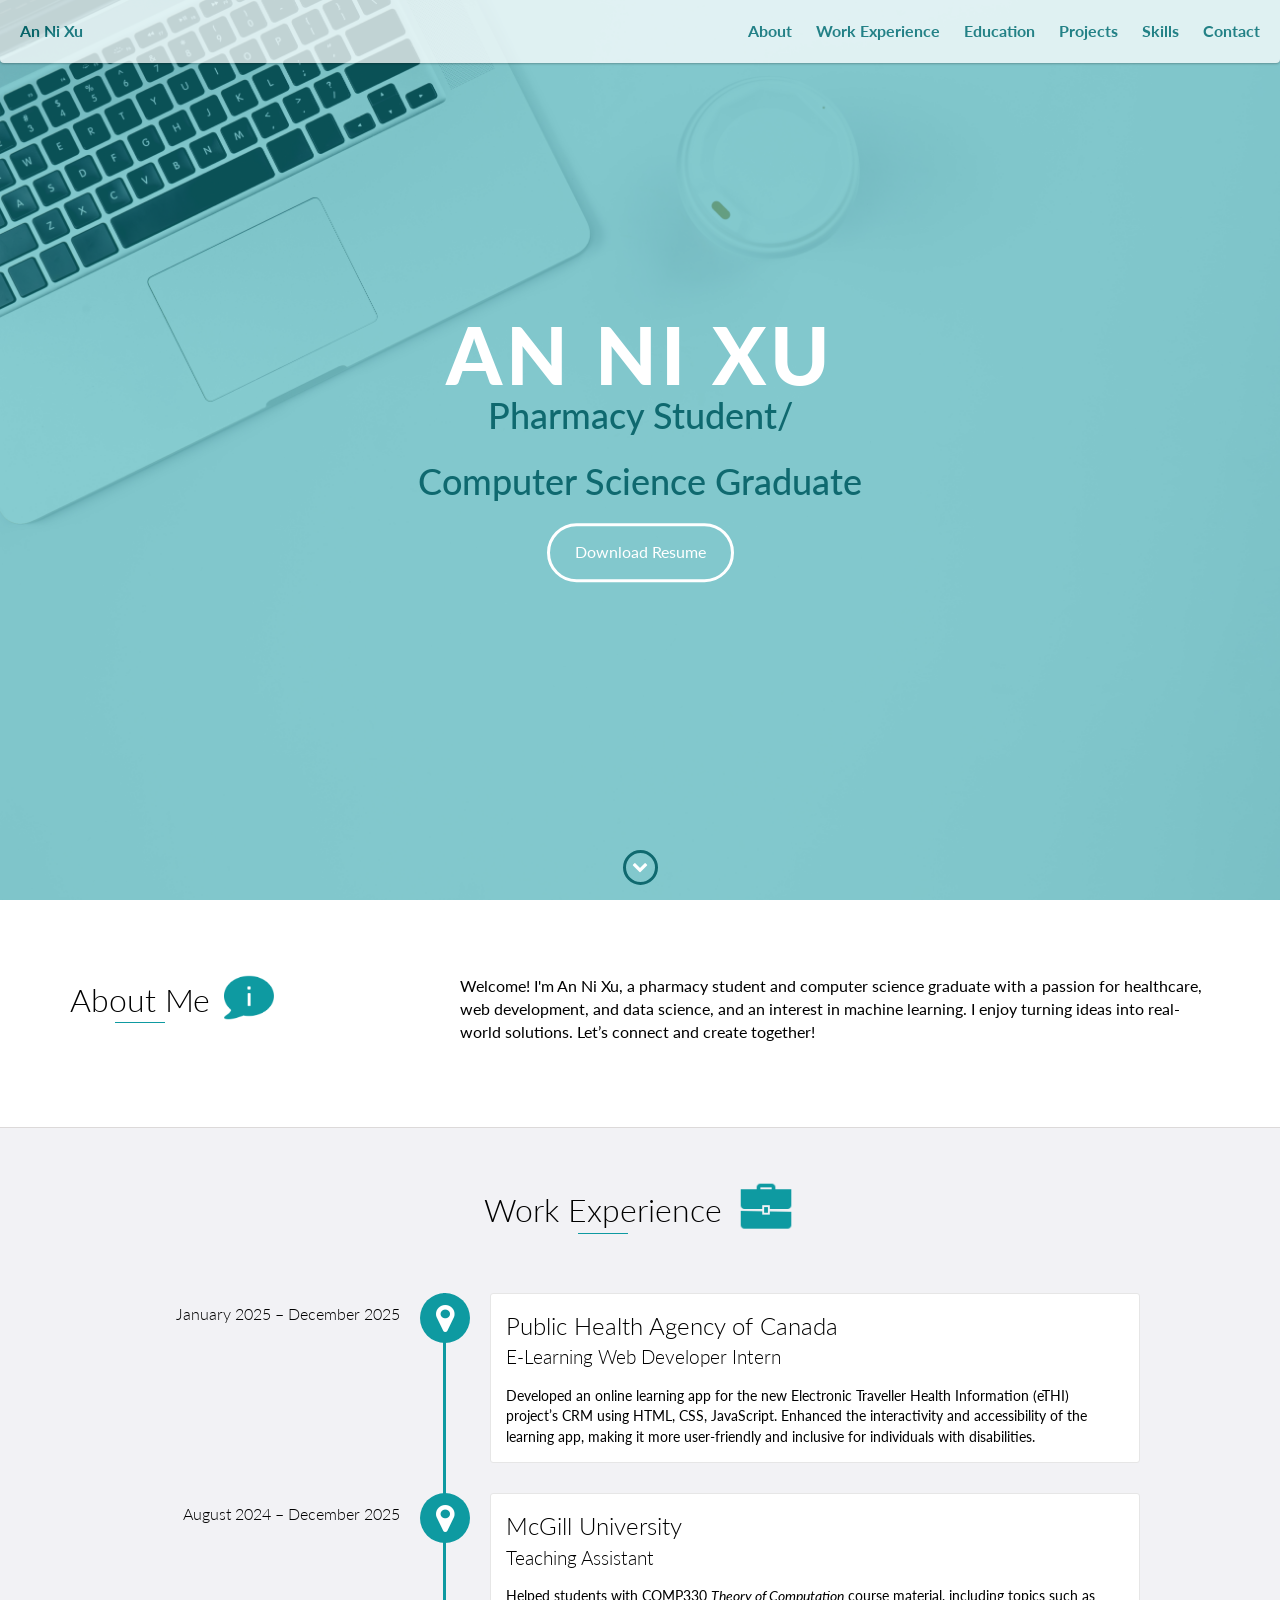
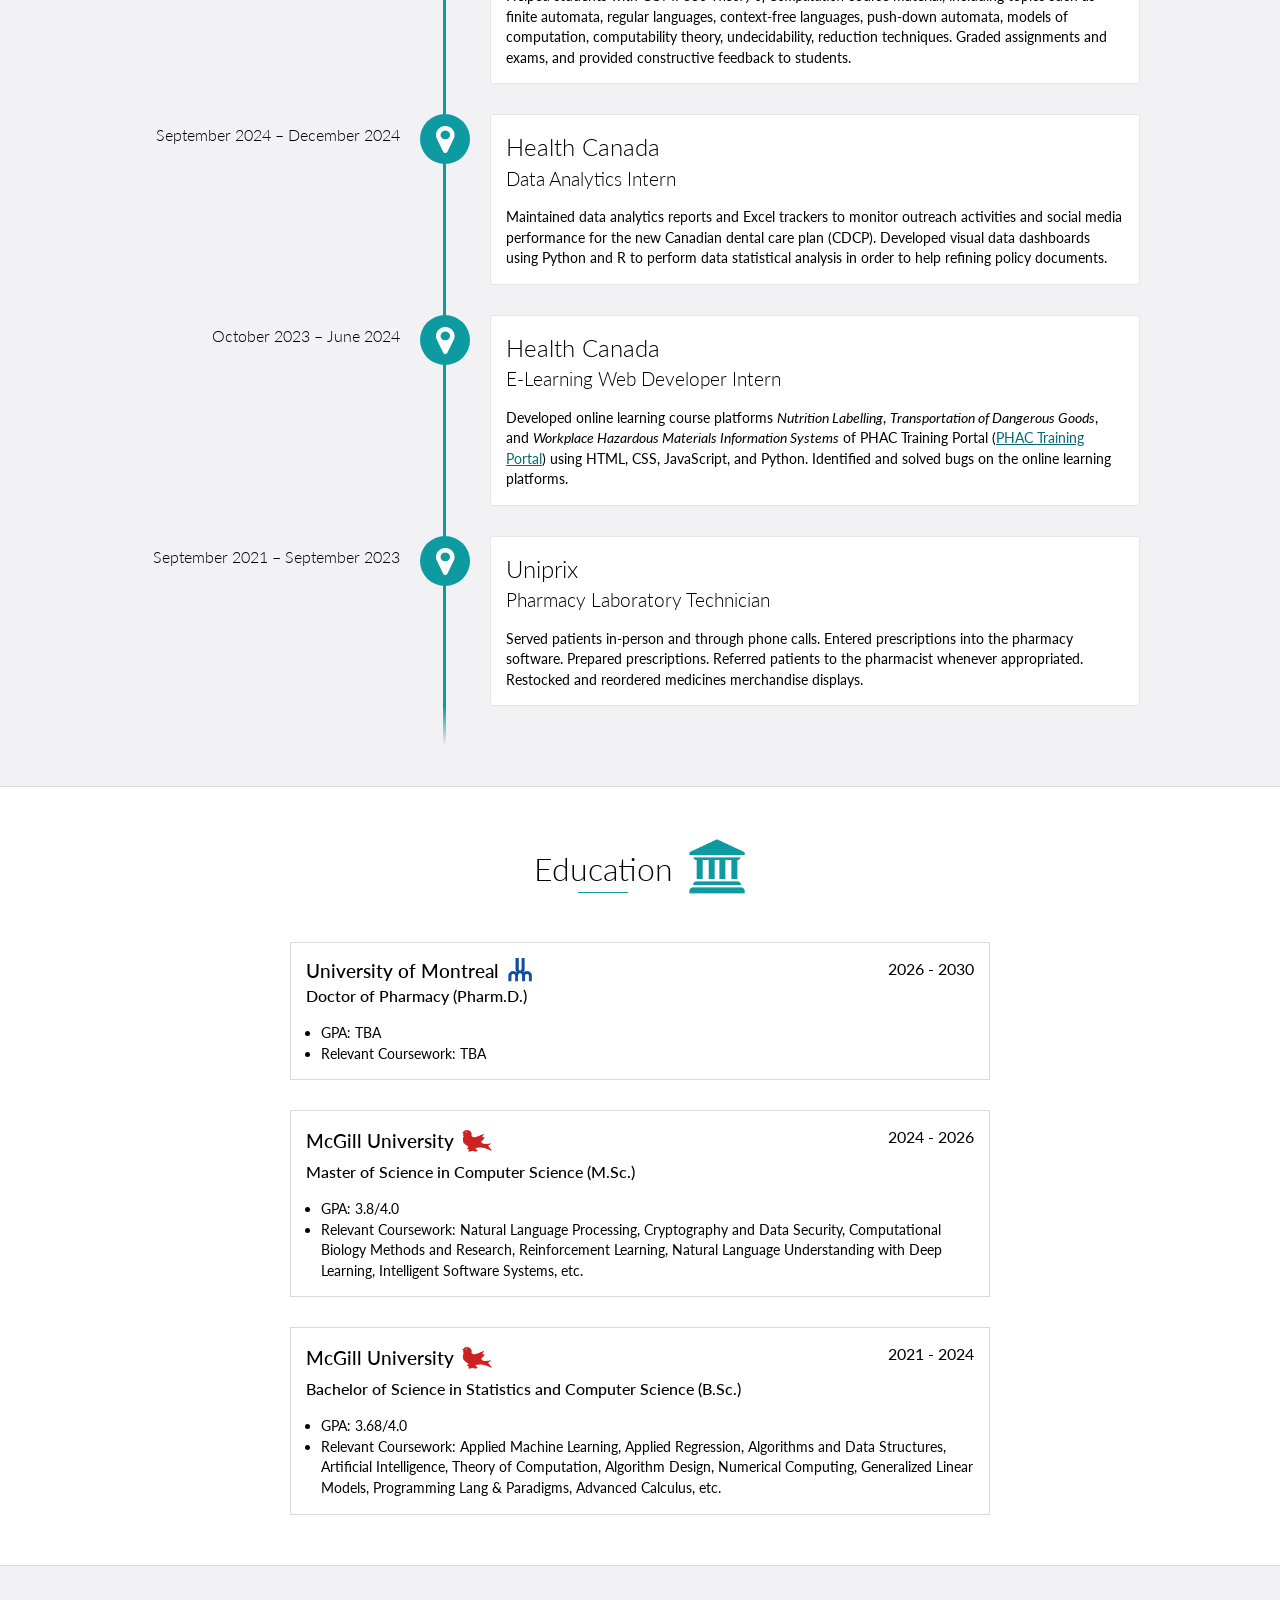
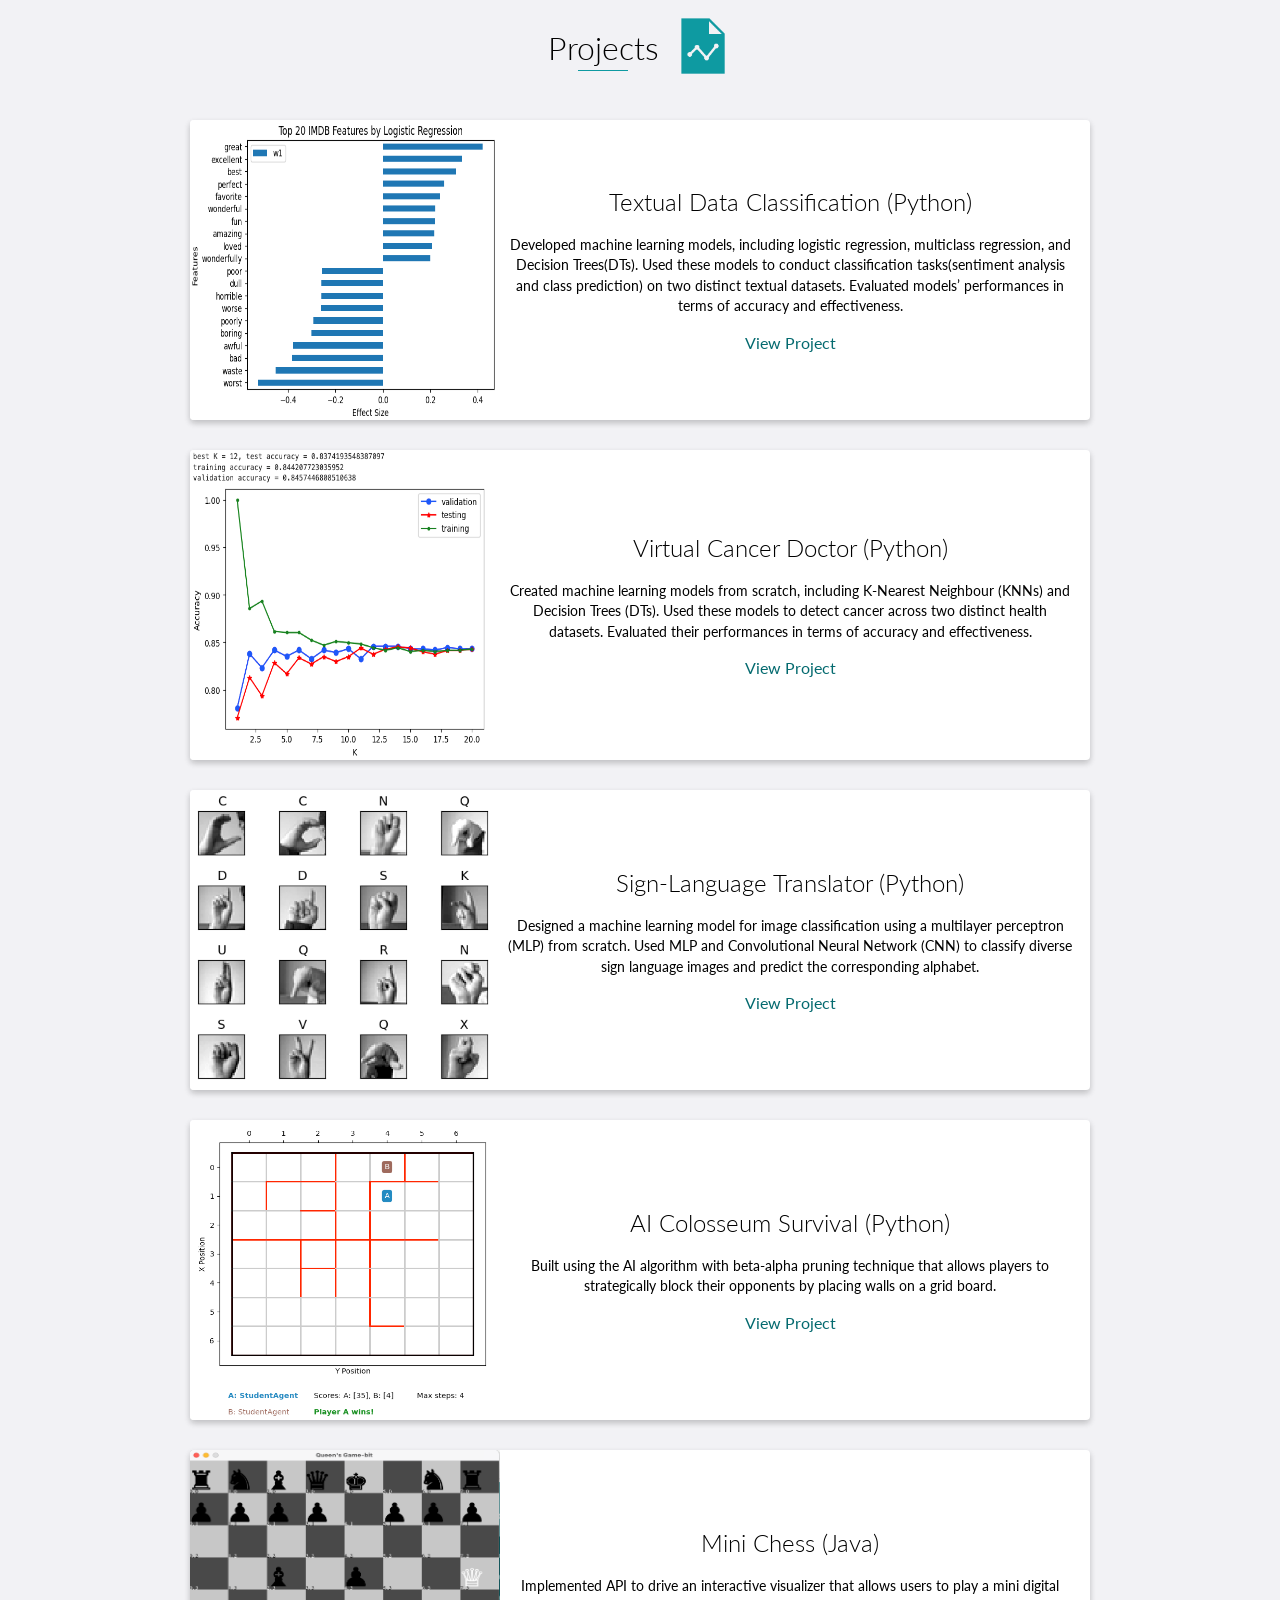
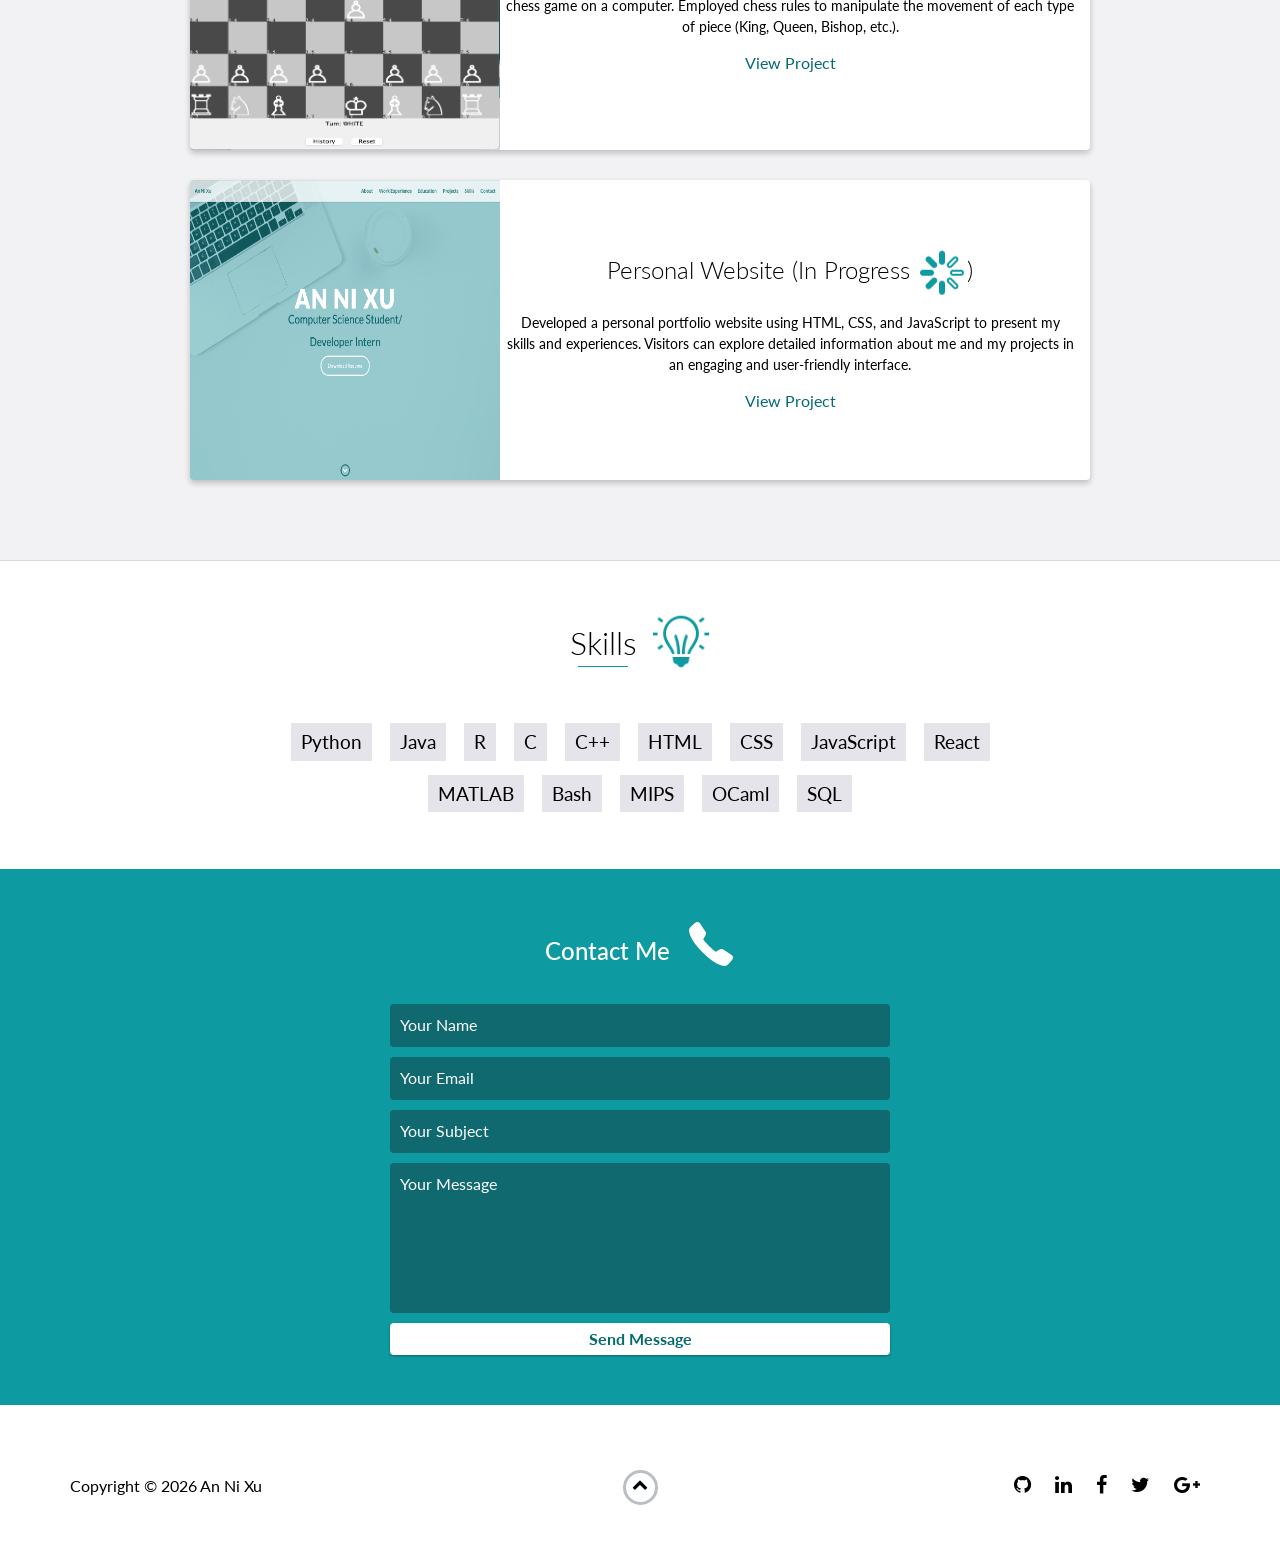
==== index1.html @ 3d3181b0 "index html version 2 added" ====
<!doctype html>
<html class="no-js" lang="en">
  <head>
    <meta charset="utf-8" />
    <meta http-equiv="X-UA-Compatible" content="IE=edge" />
    <meta name="viewport" content="width=device-width, initial-scale=1" />
    <title>An Ni Xu's Portofolio</title>
    <link rel="shortcut icon" href="favicon.ico" type="image/x-icon" />
    <link rel="icon" href="favicon.ico" type="image/x-icon" />
    <link
      href="https://fonts.googleapis.com/css?family=Lato:300,400,700,900"
      rel="stylesheet"
    />
    <link rel="stylesheet" href="libs/font-awesome/css/font-awesome.min.css" />
    <link href="css/bootstrap.min.css" rel="stylesheet" />
    <link href="css/styles.css" rel="stylesheet" />
  </head>

  <body>
    <div id="mobile-menu-open" class="shadow-large">
      <i class="fa fa-bars" aria-hidden="true"></i>
    </div>
    <!-- End #mobile-menu-toggle -->
    <header>
      <div id="mobile-menu-close">
        <span>Close</span> <i class="fa fa-times" aria-hidden="true"></i>
      </div>

      <ul id="menu" class="shadow">
        <li style="float: left; text-align: center">
          <a href="#lead"><strong>An Ni Xu</strong></a>
        </li>
        <li>
          <a href="#about"><strong>About</strong></a>
        </li>
        <li>
          <a href="#experience"><strong>Work Experience</strong></a>
        </li>
        <li>
          <a href="#education"><strong>Education</strong></a>
        </li>
        <li>
          <a href="#projects"><strong>Projects</strong></a>
        </li>
        <li>
          <a href="#skills"><strong>Skills</strong></a>
        </li>
        <li>
          <a href="#contact"><strong>Contact</strong></a>
        </li>
      </ul>
    </header>
    <!-- End header -->

    <div id="lead">
      <div id="lead-content">
        <h1>An Ni Xu</h1>
        <h2>Pharmacy Student/</h2>
        <h2>Computer Science Graduate</h2>
        <a href="./pdfs/cv.pdf" target="_blank" class="btn-rounded-white"
          >Download Resume</a
        >
      </div>
      <!-- End #lead-content -->

      <div id="lead-overlay"></div>

      <div id="lead-down">
        <span>
          <i class="fa fa-chevron-down" aria-hidden="true"></i>
        </span>
      </div>
      <!-- End #lead-down -->
    </div>
    <!-- End #lead -->

    <div id="about">
      <div class="container">
        <div class="row">
          <div class="col-md-4">
            <h2 class="heading">About Me</h2>
            <img
              src="images/about-me-icon.png"
              style="
                margin-left: 10px;
                padding-bottom: 20px;
                width: 50px;
                height: 65px;
              "
              alt="Information icon"
            />
          </div>
          <div class="col-md-8">
            <p>
              Welcome! I'm An Ni Xu, a pharmacy student and computer science
              graduate with a passion for healthcare, web development, and data
              science, and an interest in machine learning. I enjoy turning
              ideas into real-world solutions. Let’s connect and create
              together!
            </p>
          </div>
        </div>
      </div>
    </div>
    <!-- End #about -->

    <div id="experience" class="background-alt">
      <h2 class="heading">Work Experience</h2>
      <img
        src="images/work-icon.png"
        style="
          align-items: center;
          margin-left: 10px;
          padding-bottom: 20px;
          width: 60px;
          height: 80px;
        "
        alt="Work bag icon"
      />

      <div id="experience-timeline">
        <div data-date="January 2025 – December 2025">
          <h3>Public Health Agency of Canada</h3>
          <h4>E-Learning Web Developer Intern</h4>
          <p>
            Developed an online learning app for the new Electronic Traveller
            Health Information (eTHI) project’s CRM using HTML, CSS, JavaScript.
            Enhanced the interactivity and accessibility of the learning app,
            making it more user-friendly and inclusive for individuals with
            disabilities.
          </p>
        </div>

        <div data-date="August 2024 – December 2025">
          <h3>McGill University</h3>
          <h4>Teaching Assistant</h4>
          <p>
            Helped students with COMP330 <em>Theory of Computation</em> course
            material, including topics such as finite automata, regular
            languages, context-free languages, push-down automata, models of
            computation, computability theory, undecidability, reduction
            techniques. Graded assignments and exams, and provided constructive
            feedback to students.
          </p>
        </div>

        <div data-date="September 2024 – December 2024">
          <h3>Health Canada</h3>
          <h4>Data Analytics Intern</h4>
          <p>
            Maintained data analytics reports and Excel trackers to monitor
            outreach activities and social media performance for the new
            Canadian dental care plan (CDCP). Developed visual data dashboards
            using Python and R to perform data statistical analysis in order to
            help refining policy documents.
          </p>
        </div>

        <div data-date="October 2023 – June 2024">
          <h3>Health Canada</h3>
          <h4>E-Learning Web Developer Intern</h4>
          <p>
            Developed online learning course platforms
            <em>Nutrition Labelling</em>,
            <em>Transportation of Dangerous Goods</em>, and
            <em>Workplace Hazardous Materials Information Systems</em> of PHAC
            Training Portal (<a
              href="https://training-formation.phac-aspc.gc.ca/?lang=en"
              target="_blank"
              ><u>PHAC Training Portal</u></a
            >) using HTML, CSS, JavaScript, and Python. Identified and solved
            bugs on the online learning platforms.
          </p>
        </div>

        <div data-date="September 2021 – September 2023">
          <h3>Uniprix</h3>
          <h4>Pharmacy Laboratory Technician</h4>
          <p>
            Served patients in-person and through phone calls. Entered
            prescriptions into the pharmacy software. Prepared prescriptions.
            Referred patients to the pharmacist whenever appropriated. Restocked
            and reordered medicines merchandise displays.
          </p>
        </div>
      </div>
    </div>
    <!-- End #experience -->

    <div id="education">
      <h2 class="heading">Education</h2>
      <img
        src="images/university-icon.png"
        style="
          margin-left: 10px;
          padding-bottom: 20px;
          width: 60px;
          height: 80px;
        "
        alt="University icon"
      />

      <div class="education-block">
        <a href="https://www.umontreal.ca/" target="_blank">
          <h3 class="text-bigger-hover">
            University of Montreal
            <img
              src="images/udem-icon.png"
              style="
                width: 8%;
                height: 8%;
                position: relative;
                transform: translateY(-15%);
              "
              alt="University of Montreal icon, a stylized blue “U” and “M” monogram"
            /></h3
        ></a>
        <span class="education-date">2026 - 2030</span>
        <a
          href="https://pharm.umontreal.ca/etudes/premier-cycle/doctorat-de-premier-cycle-en-pharmacie-pharm-d/"
          target="_blank"
        >
          <h4>Doctor of Pharmacy (Pharm.D.)</h4></a
        >
        <ul>
          <li>GPA: TBA</li>
          <li>Relevant Coursework: TBA</li>
        </ul>
      </div>

      <!-- End .education-block -->
      <div class="education-block">
        <a href="https://www.mcgill.ca" target="_blank">
          <h3 class="text-bigger-hover">
            McGill University
            <img
              src="images/mcgill-icon.png"
              style="width: 3.5rem; height: auto; vertical-align: middle"
              alt="McGill icon, a red martlet"
            /></h3
        ></a>
        <span class="education-date">2024 - 2026</span>
        <a
          href="https://www.mcgill.ca/study/2024-2025/faculties/science/graduate/programs/master-science-msc-computer-science-non-thesis"
          target="_blank"
        >
          <h4>Master of Science in Computer Science (M.Sc.)</h4></a
        >
        <ul>
          <li>GPA: 3.8/4.0</li>
          <li>
            Relevant Coursework: Natural Language Processing, Cryptography and
            Data Security, Computational Biology Methods and Research,
            Reinforcement Learning, Natural Language Understanding with Deep
            Learning, Intelligent Software Systems, etc.
          </li>
        </ul>
      </div>
      <!-- End .education-block -->

      <div class="education-block">
        <a href="https://www.mcgill.ca" target="_blank">
          <h3 class="text-bigger-hover">
            McGill University
            <img
              src="images/mcgill-icon.png"
              style="width: 3.5rem; height: auto; vertical-align: middle"
              alt="McGill icon, a red martlet"
            />
          </h3>
        </a>
        <span class="education-date">2021 - 2024</span>
        <a
          href="https://www.mcgill.ca/mathstat/undergraduate/programs/b-sc/major-statistics-and-computer-science-b-sc"
          target="_blank"
        >
          <h4>
            Bachelor of Science in Statistics and Computer Science (B.Sc.)
          </h4></a
        >
        <ul>
          <li>GPA: 3.68/4.0</li>
          <li>
            Relevant Coursework: Applied Machine Learning, Applied Regression,
            Algorithms and Data Structures, Artificial Intelligence, Theory of
            Computation, Algorithm Design, Numerical Computing, Generalized
            Linear Models, Programming Lang & Paradigms, Advanced Calculus, etc.
          </li>
        </ul>
      </div>
      <!-- End .education-block -->
    </div>
    <!-- End #education -->

    <div id="projects" class="background-alt">
      <h2 class="heading">Projects</h2>
      <img
        src="images/project-icon.png"
        style="
          margin-left: 10px;
          padding-bottom: 20px;
          width: 60px;
          height: 80px;
        "
        alt="Project report icon"
      />
      <div class="container">
        <div class="row">
          <!--
            <div class="project shadow-large">
            <div class="project-image">
              <img src="images/project.jpg" />
            </div>
            
            <div class="project-info">
              <h3>
                Money Saver (In Progress
                <img src="images/in-progress-icon.png" />)
              </h3>
              <p>
                Website that enables users to search for discounted clothing
                items across various retailers such as Uniqlo, Dynamite, and
                Aritzia. Developed using Python's web scraping techniques, the
                platform aggregates sales data from multiple sources, providing
                users with a centralized hub to browse and purchase discounted
                fashion items.
              </p>
              <a href="#">View Project</a>
            </div>
            
          </div>
          
          -->

          <div class="project shadow-large">
            <div class="project-image">
              <img
                src="images/textual-data.jpg"
                style="width: 310px; height: 300px"
                alt="Project image of top 20 IMDB features by logistic regression"
              />
            </div>
            <!-- End .project-image -->
            <div class="project-info">
              <h3>Textual Data Classification (Python)</h3>

              <p>
                Developed machine learning models, including logistic
                regression, multiclass regression, and Decision Trees(DTs). Used
                these models to conduct classification tasks(sentiment analysis
                and class prediction) on two distinct textual datasets.
                Evaluated models’ performances in terms of accuracy and
                effectiveness.
              </p>
              <a
                href="https://github.com/ANX888ii/Textual-Data-Classification"
                target="_blank"
                >View Project</a
              >
            </div>
            <!-- End .project-info -->
          </div>
          <!-- End .project -->

          <div class="project shadow-large">
            <div class="project-image">
              <img
                src="images/cancer-data.jpg"
                style="height: 310px; width: 300px"
                alt="Project image of accuracy chart"
              />
            </div>
            <!-- End .project-image -->
            <div class="project-info">
              <h3>Virtual Cancer Doctor (Python)</h3>
              <p>
                Created machine learning models from scratch, including
                K-Nearest Neighbour (KNNs) and Decision Trees (DTs). Used these
                models to detect cancer across two distinct health datasets.
                Evaluated their performances in terms of accuracy and
                effectiveness.
              </p>
              <a
                href="https://github.com/ANX888ii/Cancer-Data-Classification"
                target="_blank"
                >View Project</a
              >
            </div>
            <!-- End .project-info -->
          </div>
          <!-- End .project -->

          <div class="project shadow-large">
            <div class="project-image">
              <img
                src="images/sign-language.jpg"
                style="width: 310px; height: 300px"
                alt="Project image of sign-language representing different English characters"
              />
            </div>
            <!-- End .project-image -->
            <div class="project-info">
              <h3>Sign-Language Translator (Python)</h3>
              <p>
                Designed a machine learning model for image classification using
                a multilayer perceptron (MLP) from scratch. Used MLP and
                Convolutional Neural Network (CNN) to classify diverse sign
                language images and predict the corresponding alphabet.
              </p>
              <a
                href="https://github.com/ANX888ii/Sign-Language-Image-Data-Classification"
                target="_blank"
                >View Project</a
              >
            </div>
            <!-- End .project-info -->
          </div>
          <!-- End .project -->

          <div class="project shadow-large">
            <div class="project-image">
              <img
                src="images/AI-survival.png"
                style="width: 310px; height: 300px"
                alt="Project image of AI colosseum grid"
              />
            </div>
            <!-- End .project-image -->
            <div class="project-info">
              <h3>AI Colosseum Survival (Python)</h3>
              <p>
                Built using the AI algorithm with beta-alpha pruning technique
                that allows players to strategically block their opponents by
                placing walls on a grid board.
              </p>
              <a
                href="https://github.com/ANX888ii/AI-Colosseum-Survival"
                target="_blank"
                >View Project</a
              >
            </div>
            <!-- End .project-info -->
          </div>
          <!-- End .project -->

          <div class="project shadow-large">
            <div class="project-image">
              <img
                src="images/mini-chess-image.jpg"
                style="width: 310px; height: 300px"
                alt="Project image of mini chess"
              />
            </div>
            <!-- End .project-image -->
            <div class="project-info">
              <h3>Mini Chess (Java)</h3>
              <p>
                Implemented API to drive an interactive visualizer that allows
                users to play a mini digital chess game on a computer. Employed
                chess rules to manipulate the movement of each type of piece
                (King, Queen, Bishop, etc.).
              </p>
              <a href="https://github.com/ANX888ii/Mini-Chess" target="_blank"
                >View Project</a
              >
            </div>
            <!-- End .project-info -->
          </div>
          <!-- End .project -->

          <div class="project shadow-large">
            <div class="project-image">
              <img
                src="images/website.jpg"
                style="width: 310px; height: 300px"
                alt="Project image of personal website"
              />
            </div>
            <!-- End .project-image -->
            <div class="project-info">
              <h3>
                Personal Website (In Progress
                <img
                  src="images/in-progress-icon.png"
                  alt="Loading icon"
                  style="width: 50px; height: 50px"
                />)
              </h3>
              <p>
                Developed a personal portfolio website using HTML, CSS, and
                JavaScript to present my skills and experiences. Visitors can
                explore detailed information about me and my projects in an
                engaging and user-friendly interface.
              </p>
              <a href="https://ANX888ii.github.io" target="_blank"
                >View Project</a
              >
            </div>
            <!-- End .project-info -->
          </div>
          <!-- End .project -->
        </div>
      </div>
    </div>
    <!-- End #projects -->

    <div id="skills">
      <h2 class="heading">Skills</h2>
      <img
        src="images/skills-icon.png"
        style="
          margin-left: 10px;
          padding-bottom: 20px;
          width: 60px;
          height: 80px;
        "
        alt="Light bulb icon"
      />
      <ul>
        <li>Python</li>
        <li>Java</li>
        <li>R</li>
        <li>C</li>
        <li>C++</li>
        <li>HTML</li>
        <li>CSS</li>
        <li>JavaScript</li>
        <li>React</li>
        <li>MATLAB</li>
        <li>Bash</li>
        <li>MIPS</li>
        <li>OCaml</li>
        <li>SQL</li>
      </ul>
    </div>

    <!-- End #skills -->

    <div id="contact">
      <h2>
        Contact Me
        <img
          src="images/contact-me-icon.png"
          style="margin-left: 10px; padding-bottom: 20px"
          alt="Phone icon"
        />
      </h2>

      <div id="contact-form">
        <form method="POST" action="https://formsubmit.co/annixu82@gmail.com">
          <input
            type="hidden"
            name="_subject"
            value="Contact request from personal website"
          />

          <input
            id="name"
            name="name"
            placeholder="Your Name"
            required
            aria-label="Your Name"
          />

          <input
            type="email"
            name="_replyto"
            placeholder="Your Email"
            required
            aria-label="Your Email"
          />
          <input
            name="subject"
            placeholder="Your Subject"
            required
            aria-label="Your Subject"
          />
          <textarea
            name="message"
            placeholder="Your Message"
            required
            aria-label="Your Message"
          ></textarea>
          <button type="submit">Send Message</button>
        </form>
      </div>
      <!-- End #contact-form -->
    </div>
    <!-- End #contact -->

    <footer>
      <div class="container">
        <div class="row">
          <div class="col-sm-5 copyright">
            <p>Copyright &copy; <span id="current-year"></span> An Ni Xu</p>
          </div>
          <div class="col-sm-2 top">
            <span id="to-top">
              <i class="fa fa-chevron-up" aria-hidden="true"></i>
            </span>
          </div>
          <div class="col-sm-5 social">
            <ul>
              <li>
                <a
                  href="https://github.com/"
                  target="_blank"
                  aria-label="Github"
                  ><i class="fa fa-github" aria-hidden="true"></i
                ></a>
              </li>
              <!--
              <li>
                <a
                  href="https://stackoverflow.com/"
                  target="_blank"
                  aria-label="Stackoverflow"
                  ><i class="fa fa-stack-overflow" aria-hidden="true"></i
                ></a>
              </li>-->
              <li>
                <a
                  href="https://www.linkedin.com/in/an-ni-xu-58a1413a2/"
                  target="_blank"
                  aria-label="LinkedIn"
                  ><i class="fa fa-linkedin" aria-hidden="true"></i
                ></a>
              </li>
              <li>
                <a
                  href="https://www.facebook.com/"
                  target="_blank"
                  aria-label="Facebook"
                  ><i class="fa fa-facebook" aria-hidden="true"></i
                ></a>
              </li>
              <li>
                <a
                  href="https://twitter.com/"
                  target="_blank"
                  aria-label="Twitter"
                  ><i class="fa fa-twitter" aria-hidden="true"></i
                ></a>
              </li>
              <li>
                <a
                  href="https://plus.google.com/"
                  target="_blank"
                  aria-label="Google"
                  ><i class="fa fa-google-plus" aria-hidden="true"></i
                ></a>
              </li>
            </ul>
          </div>
        </div>
      </div>
    </footer>
    <!-- End footer -->

    <script src="https://ajax.googleapis.com/ajax/libs/jquery/1.12.4/jquery.min.js"></script>
    <script src="js/scripts.min.js"></script>
  </body>
</html>
---- css/styles.css ----
/*!
    Title: Dev Portfolio Template
    Version: 1.2.2
    Last Change: 03/25/2020
    Author: Ryan Fitzgerald
    Repo: https://github.com/RyanFitzgerald/devportfolio-template
    Issues: https://github.com/RyanFitzgerald/devportfolio-template/issues

    Description: This file contains all the styles associated with the page
    that don't come from third party libraries. This file gets compiled using
    Gulp and send to the /css folder which is then loaded on the page.
*/
body {
  font-family: "Lato", sans-serif;
  font-size: 16px;
}
body.active {
  overflow: hidden;
  z-index: -1;
}
.no-js #experience-timeline > div {
  background: #fff;
  padding: 10px;
  margin-bottom: 10px;
  border: 1px solid #dcd9d9;
}
.no-js #experience-timeline > div h3 {
  font-size: 1.5em;
  font-weight: 300;
  color: #02565c;
  display: inline-block;
  margin: 0;
}
.no-js #experience-timeline > div h4 {
  font-size: 1.2em;
  font-weight: 300;
  color: black;
  margin: 0 0 15px 0;
}
.no-js #experience-timeline > div p {
  color: black;
  font-size: 0.9em;
  margin: 0;
}
.no-js #experience-timeline:before,
.no-js #experience-timeline:after {
  content: none;
}
@keyframes dropHeader {
  0% {
    transform: translateY(-100%);
  }
  100% {
    transform: translateY(0);
  }
}
header {
  position: fixed;
  top: 0;
  left: 0;
  right: 0;
  opacity: 0.75;
  text-align: center;
  z-index: 10;
  animation-name: dropHeader;
  animation-iteration-count: 1;
  animation-timing-function: ease;
  animation-duration: 0.75s;
}
header:hover {
  opacity: 1;
}
header ul {
  display: block;
  background: #fff;
  text-align: right;
  padding: 10px;
  margin: 0;
  border-bottom-right-radius: 4px;
  border-bottom-left-radius: 4px;
}
header li {
  display: inline-block;
}
header a {
  display: block;
  color: #046a6f;
  padding: 10px;
}
header a:hover {
  color: #02565c;
  text-decoration: none;
  background: #eee;
  border-radius: 4px;
}
header a:focus {
  color: #0e9aa1;
  text-decoration: none;
}
header.active {
  display: block;
}
header.sticky {
  position: fixed;
  z-index: 999;
}
#menu.active {
  display: block;
}
#mobile-menu-open {
  display: none;
  cursor: pointer;
  position: fixed;
  right: 15px;
  top: 10px;
  color: #0e9aa1;
  font-size: 1.5em;
  z-index: 20;
  padding: 0 7px;
  border-radius: 4px;
  background: #fff;
}
#mobile-menu-close {
  display: none;
  text-align: right;
  width: 100%;
  background: #fff;
  font-size: 1.5em;
  padding-right: 15px;
  padding-top: 10px;
  cursor: pointer;
  color: #0e9aa1;
}
#mobile-menu-close span {
  font-size: 0.5em;
  text-transform: uppercase;
}
#mobile-menu-close i {
  vertical-align: middle;
}
footer {
  padding: 50px 0;
}
.copyright {
  padding-top: 20px;
}
.copyright p {
  margin: 0;
  color: black;
}
.top {
  text-align: center;
}
.top span {
  cursor: pointer;
  display: block;
  margin: 15px auto 0 auto;
  width: 35px;
  height: 35px;
  border-radius: 50%;
  border: 3px solid #b9bfc4;
  text-align: center;
}
.top i {
  color: black;
}
.social {
  text-align: right;
}
.social ul {
  margin: 5px 0 0 0;
  padding: 0;
}
.social li {
  display: inline-block;
  font-size: 1.25em;
  list-style: none;
}
.social a {
  display: block;
  color: black;
  padding: 10px;
}
.social a:hover {
  color: #0e9aa1;
}
.btn-rounded-white {
  display: inline-block;
  color: #fff;
  padding: 15px 25px;
  border: 3px solid #fff;
  border-radius: 30px;
  transition: 0.5s ease all;
}
.btn-rounded-white:hover {
  color: #0e9aa1;
  background: #fff;
  text-decoration: none;
}
.shadow {
  box-shadow: 0 1px 3px rgba(0, 0, 0, 0.12), 0 1px 2px rgba(0, 0, 0, 0.24);
}
.shadow-large {
  box-shadow: 0 3px 6px rgba(0, 0, 0, 0.08), 0 3px 6px rgba(0, 0, 0, 0.15);
}
.heading {
  position: relative;
  display: inline-block;
  font-size: 2em;
  font-weight: 300;
  margin: 0 0 30px 0;
}
.heading:after {
  position: absolute;
  content: "";
  top: 100%;
  height: 1px;
  width: 50px;
  left: 0;
  right: 0;
  margin: 0 auto;
  background: #0e9aa1;
}
.background-alt {
  background: #f2f2f5;
}
#lead {
  position: relative;
  height: 100vh;
  min-height: 500px;
  max-height: 1080px;
  /*background: url(../images/lead-bg.jpg);*/
  background: url(../images/background-laptop.jpg);
  background-size: cover;
  padding: 15px;
  overflow: hidden;
}
#lead-content {
  position: absolute;
  z-index: 10;
  top: 50%;
  left: 50%;
  transform: translate(-50%, -50%);
  text-align: center;
}
#lead-content h1,
#lead-content h2 {
  margin: 0;
}
#lead-content h1 {
  color: white;
  font-weight: 900;
  font-size: 5em;
  text-transform: uppercase;
  letter-spacing: 0.05em;
  line-height: 0.9em;
}
#lead-content h2 {
  color: #0f696f;
  font-weight: 500;
  font-size: 2.25em;
  margin-bottom: 15px;
}
#lead-overlay {
  position: absolute;
  height: 100%;
  width: 100%;
  top: 0;
  right: 0;
  bottom: 0;
  left: 0;
  background: #0e9aa1;
  opacity: 0.5;
  z-index: 1;
}
#lead-down {
  position: absolute;
  left: 0;
  right: 0;
  width: 100%;
  text-align: center;
  z-index: 10;
  bottom: 15px;
  color: #fff;
}
#lead-down span {
  cursor: pointer;
  display: block;
  margin: 0 auto;
  width: 35px;
  height: 35px;
  border-radius: 50%;
  border: 3px solid #0f696f;
  text-align: center;
}
#lead-down i {
  animation: pulsate 1.5s ease;
  animation-iteration-count: infinite;
  padding-top: 5px;
}
@keyframes pulsate {
  0% {
    transform: scale(1, 1);
  }
  50% {
    transform: scale(1.2, 1.2);
  }
  100% {
    transform: scale(1, 1);
  }
}
#about {
  padding: 75px 15px;
  border-bottom: 1px solid #dcd9d9;
}
#about h2 {
  color: black;
}
#about p {
  color: black;
  margin: 0;
}
#experience {
  padding: 50px 15px;
  text-align: center;
  border-bottom: 1px solid #dcd9d9;
}
#experience h2 {
  color: black;
}
#experience-timeline {
  margin: 30px auto 0 auto;
  position: relative;
  max-width: 1000px;
}
#experience-timeline:before {
  position: absolute;
  content: "";
  top: 0;
  bottom: 0;
  left: 303px;
  right: auto;
  height: 100%;
  width: 3px;
  background: #0e9aa1;
  z-index: 0;
}
#experience-timeline:after {
  position: absolute;
  content: "";
  width: 3px;
  height: 40px;
  background: #0e9aa1;
  background: linear-gradient(to bottom, #0e9aa1, rgba(52, 152, 219, 0));
  top: 100%;
  left: 303px;
}
.vtimeline-content {
  margin-left: 350px;
  background: #fff;
  border: 1px solid #e6e6e6;
  padding: 15px;
  border-radius: 3px;
  text-align: left;
}
.vtimeline-content h3 {
  font-size: 1.5em;
  font-weight: 300;
  color: black;
  display: inline-block;
  margin: 0;
}
.vtimeline-content h4 {
  font-size: 1.2em;
  font-weight: 300;
  color: black;
  margin: 0 0 15px 0;
}
.vtimeline-content p {
  color: black;
  font-size: 0.9em;
  margin: 0;
}
.vtimeline-point {
  position: relative;
  display: block;
  vertical-align: top;
  margin-bottom: 30px;
}
.vtimeline-icon {
  position: relative;
  color: #fff;
  width: 50px;
  height: 50px;
  background: #0e9aa1;
  border-radius: 50%;
  float: left;
  z-index: 99;
  margin-left: 280px;
}
.vtimeline-icon i {
  display: block;
  font-size: 2em;
  margin-top: 10px;
}
.vtimeline-date {
  width: 260px;
  text-align: right;
  position: absolute;
  left: 0;
  top: 10px;
  font-weight: 300;
  color: black;
}
#education {
  padding: 50px 15px 20px 15px;
  border-bottom: 1px solid #dcd9d9;
  text-align: center;
}
#education h2 {
  color: black;
  margin-bottom: 50px;
}
.education-block {
  max-width: 700px;
  margin: 0 auto 30px auto;
  padding: 15px;
  border: 1px solid #dcd9d9;
  text-align: left;
}
.education-block h3 {
  font-weight: 500;
  float: left;
  margin: 0;
  color: black;
}
.education-block span {
  color: black;
  float: right;
}
.education-block h4 {
  color: black;
  clear: both;
  font-weight: 500;
  margin: 0 0 15px 0;
}
.education-block p,
.education-block ul {
  margin: 0;
  color: black;
  font-size: 0.9em;
}
.education-block ul {
  padding: 0 0 0 15px;
}
#projects {
  padding: 50px 15px;
  border-bottom: 1px solid #dcd9d9;
  text-align: center;
}
#projects h2 {
  color: black;
  margin-bottom: 50px;
}
.project {
  position: relative;
  max-width: 900px;
  margin: 0 auto 30px auto;
  overflow: hidden;
  background: #fff;
  border-radius: 4px;
  transition: all 0.3s ease-in-out;
}
.project:hover {
  transform: scale(1.05);
}
.project-image {
  float: left;
}
.project-info {
  position: absolute;
  top: 50%;
  transform: translateY(-50%);
  margin-left: 300px;
  padding: 15px;
}
.project-info h3 {
  font-size: 1.5em;
  font-weight: 300;
  color: black;
  margin: 0 0 15px 0;
}
.project-info p {
  color: black;
  margin: 0 0 15px 0;
  font-size: 0.9em;
}
.no-image .project-info {
  position: relative;
  margin: 0;
  padding: 30px 15px;
  transform: none;
}
#more-projects {
  display: none;
}
#skills {
  padding: 50px 15px;
  text-align: center;
}
#skills h2 {
  color: black;
  margin-bottom: 50px;
}
#skills ul {
  display: block;
  margin: 0 auto;
  padding: 0;
  max-width: 800px;
}
#skills li {
  display: inline-block;
  margin: 7px;
  padding: 5px 10px;
  color: black;
  background: #e4e4ea;
  list-style: none;
  cursor: default;
  font-size: 1.2em;
}
#contact {
  padding: 50px 15px;
  /*background: #0e9aa1;*/
  background: #0e9aa1;
  text-align: center;
}
#contact h2 {
  margin: 0 0 15px 0;
  color: #fff;
  font-weight: 500;
}
#contact-form {
  max-width: 500px;
  margin: 0 auto;
}
#contact-form input,
#contact-form textarea {
  display: block;
  width: 100%;
  padding: 10px;
  border-radius: 4px;
  border: none;
  margin-bottom: 10px;
  background: #0f696f;
  color: #fff;
  transition: 0.5s ease all;
}
#contact-form input::-webkit-input-placeholder,
#contact-form textarea::-webkit-input-placeholder {
  color: #fff;
}
#contact-form input:-moz-placeholder,
#contact-form textarea:-moz-placeholder {
  color: #fff;
  opacity: 1;
}
#contact-form input::-moz-placeholder,
#contact-form textarea::-moz-placeholder {
  color: #fff;
  opacity: 1;
}
#contact-form input:-ms-input-placeholder,
#contact-form textarea:-ms-input-placeholder {
  color: #fff;
}
#contact-form input:focus,
#contact-form textarea:focus {
  outline: none;
  background: #013438;
}
#contact-form textarea {
  height: 150px;
  resize: none;
}
#contact-form button {
  display: block;
  width: 100%;
  background: #fff;
  border-radius: 4px;
  padding: 5px 10px;
  border: none;
  color: #046a6f;
  font-weight: 700;
  box-shadow: 0 1px 3px rgba(0, 0, 0, 0.12), 0 1px 2px rgba(0, 0, 0, 0.24);
  transition: 0.5s ease all;
}
#contact-form button:hover {
  box-shadow: 0 10px 20px rgba(0, 0, 0, 0.19), 0 6px 6px rgba(0, 0, 0, 0.23);
}
.optional-section {
  padding: 50px 15px;
  text-align: center;
  border-top: 1px solid #dcd9d9;
}
.optional-section h2 {
  color: black;
}
.optional-section-block {
  max-width: 700px;
  margin: 0 auto 30px auto;
  padding: 15px;
  border: 1px solid #dcd9d9;
  background: #fff;
  text-align: left;
}
.optional-section-block h3 {
  font-weight: 500;
  margin: 0 0 15px 0;
  color: black;
}
.optional-section-block h4 {
  color: black;
  clear: both;
  font-weight: 500;
  margin: 0 0 15px 0;
}
.optional-section-block p,
.optional-section-block ul {
  margin: 0 0 15px 0;
  color: black;
  font-size: 0.9em;
}
.optional-section-block ul {
  padding: 0 0 0 15px;
}
@media only screen and (max-width: 750px) {
  #experience-timeline:before,
  #experience-timeline:after {
    left: 23px;
  }
  .vtimeline-date {
    width: auto;
    text-align: left;
    position: relative;
    margin-bottom: 15px;
    display: block;
    margin-left: 70px;
  }
  .vtimeline-icon {
    margin-left: 0;
  }
  .vtimeline-content {
    margin-left: 70px;
  }
}
@media only screen and (max-width: 992px) {
  #lead {
    height: auto;
    min-height: auto;
    max-height: auto;
    padding: 100px 15px;
  }
  #lead-content {
    position: relative;
    transform: none;
    left: auto;
    top: auto;
  }
  #lead-content h1 {
    font-size: 3em;
  }
  #lead-content h2 {
    font-size: 1.75em;
  }
  #about {
    text-align: center;
  }
  #about p {
    text-align: left;
  }
}
@media only screen and (max-width: 768px) {
  header {
    position: fixed;
    display: none;
    z-index: 999;
    animation: none;
    bottom: 0;
    height: 100%;
  }
  #mobile-menu-open,
  #mobile-menu-close {
    display: block;
  }
  #menu {
    height: 100%;
    overflow-y: auto;
    box-shadow: none;
    border-radius: 0;
    width: 100%;
  }
  #menu li {
    display: block;
    margin-bottom: 10px;
  }
  #lead-content h1 {
    font-size: 2em;
  }
  #lead-content h2 {
    font-size: 1.3em;
  }
  #lead-content a {
    padding: 10px 20px;
  }
  #lead-down {
    display: none;
  }
  .education-block h3,
  .education-block span {
    float: none;
  }
  .project-image {
    display: none;
  }
  .project-info {
    position: relative;
    margin: 0;
    padding: 30px 15px;
    top: auto;
    transform: none;
  }
  footer {
    text-align: center;
  }
  .social {
    text-align: center;
  }
}
@media only screen and (max-width: 480px) {
  #lead-content h1 {
    font-size: 1.5em;
  }
  #lead-content h2 {
    font-size: 1em;
  }
  #lead-content a {
    font-size: 0.9em;
    padding: 5px 10px;
  }
}

.school-name:hover {
  font-size: bold;
}

.text-bigger-hover {
  position: relative;
  max-width: 900px;
  margin: 0 auto 30px auto;
  overflow: hidden;
  background: #fff;
  border-radius: 4px;
  transition: all 0.3s ease-in-out;
}

.text-bigger-hover:hover {
  transform: scale(1.02);
  font-weight: 700;
}
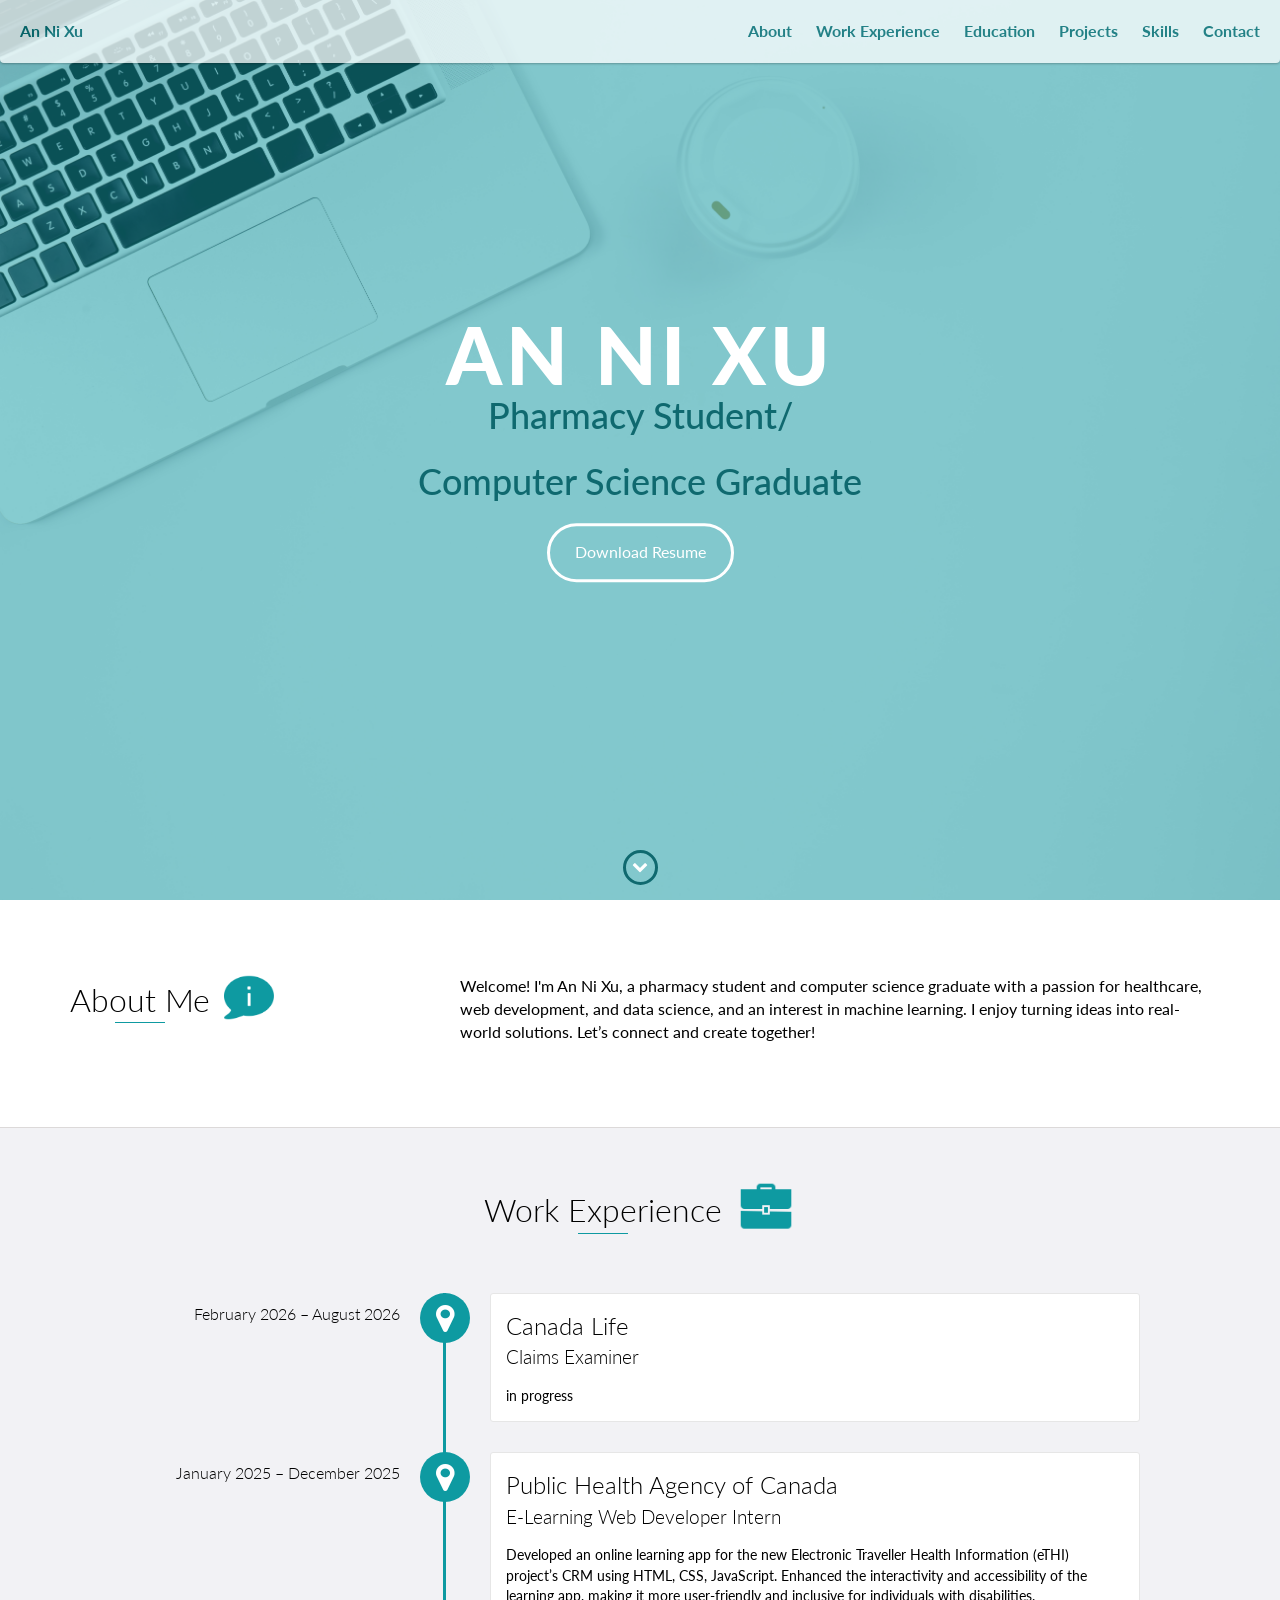
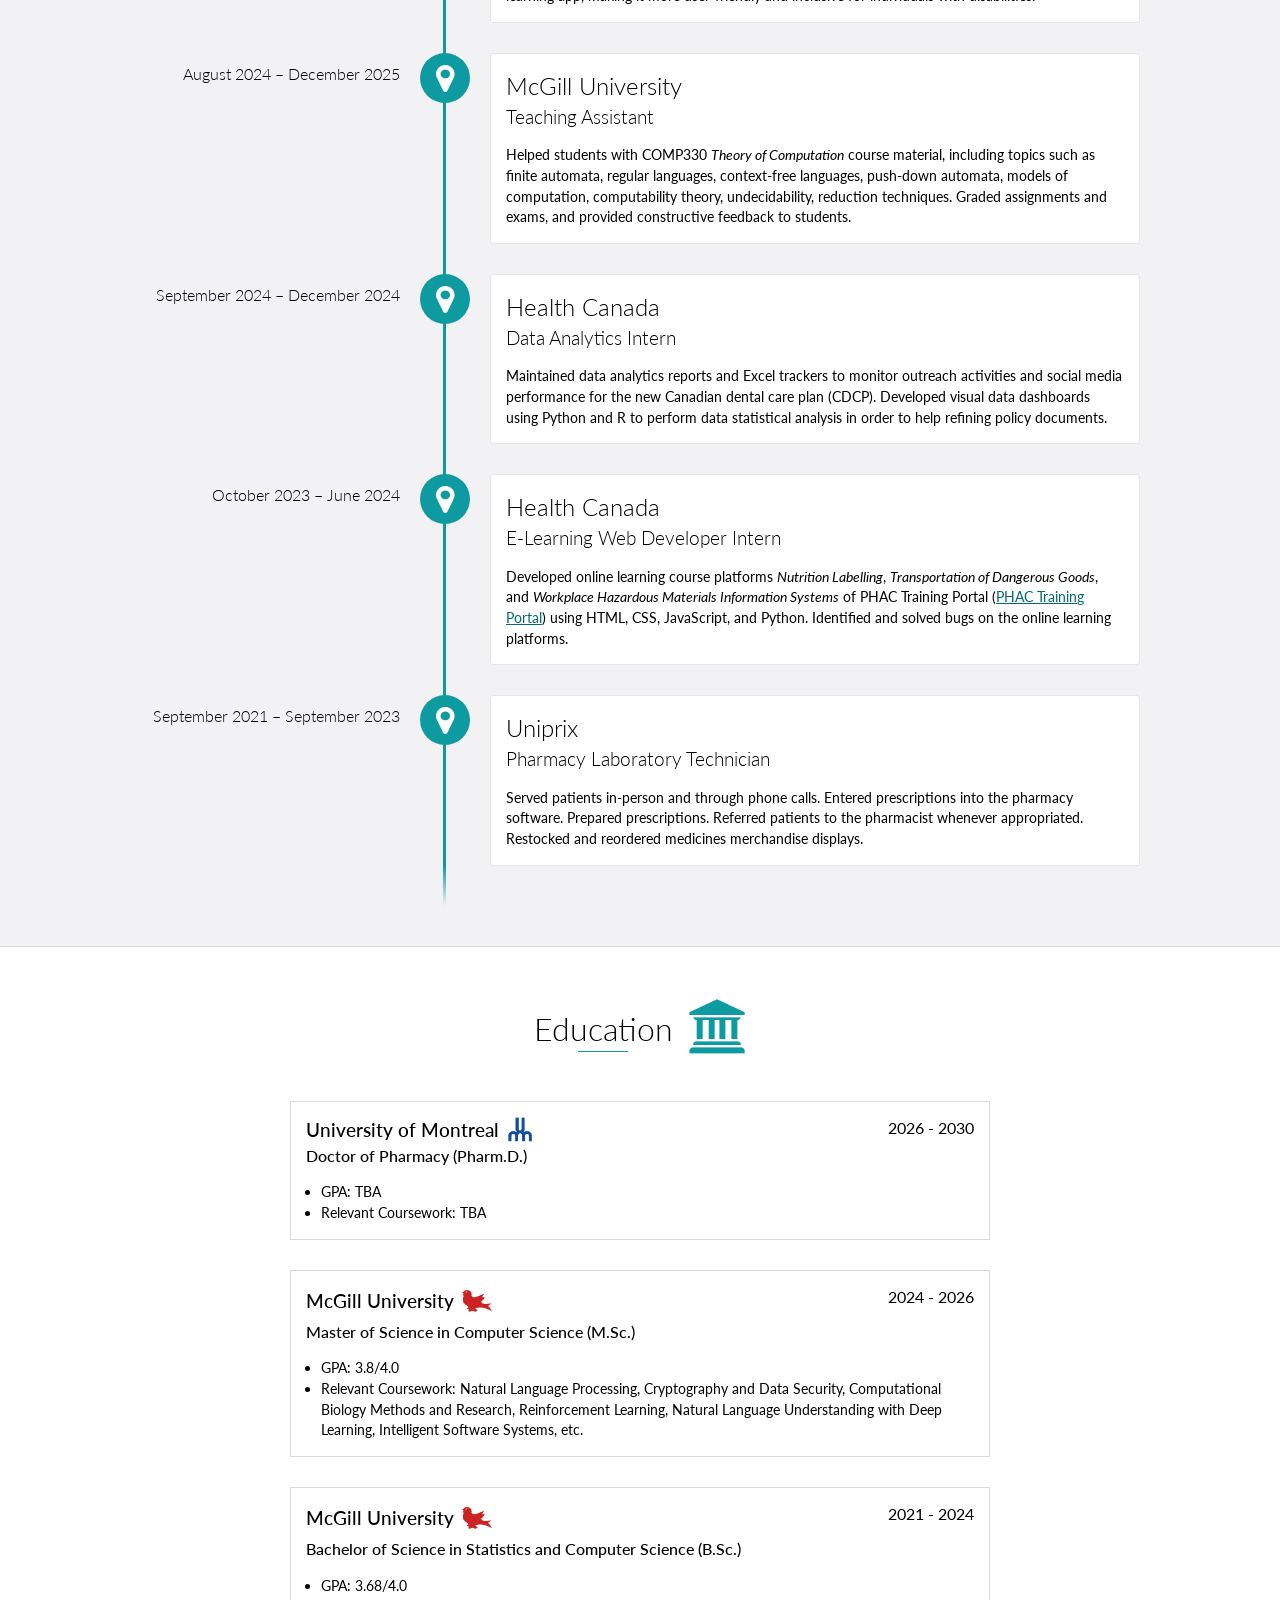
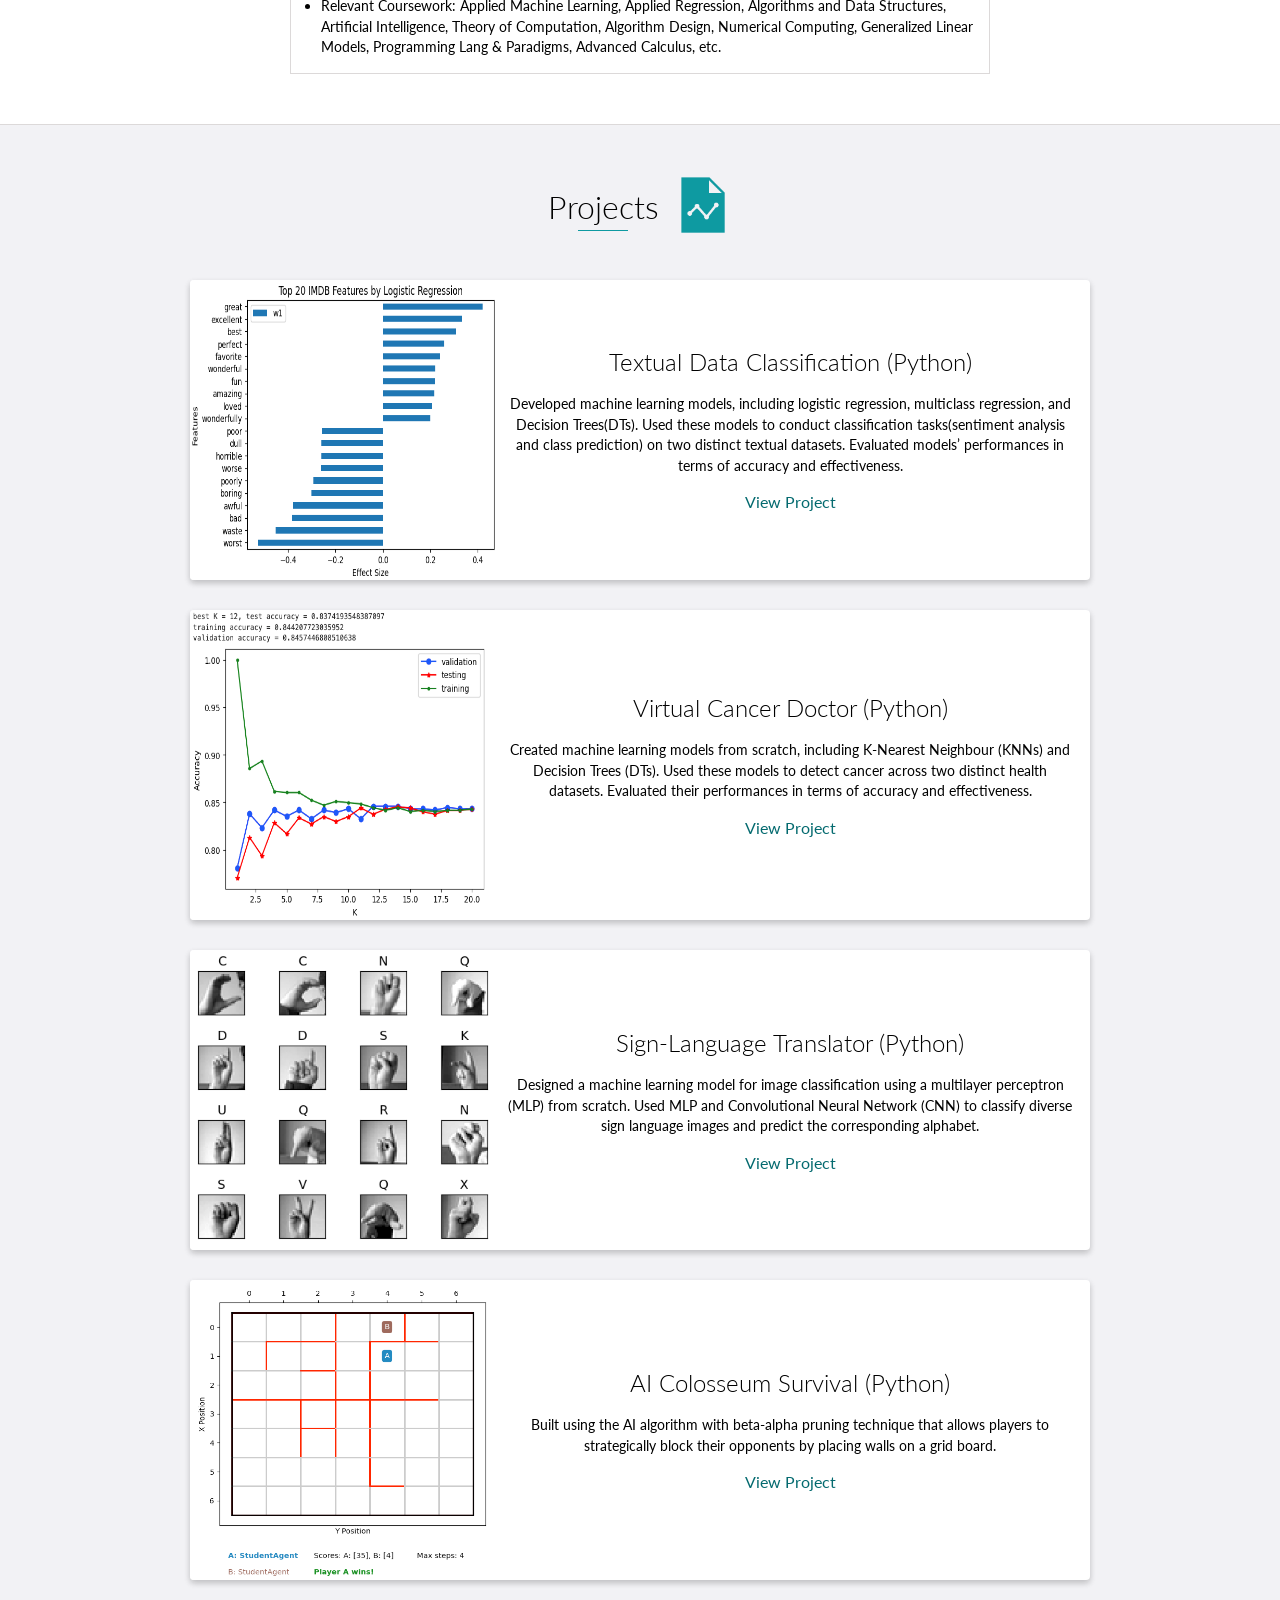
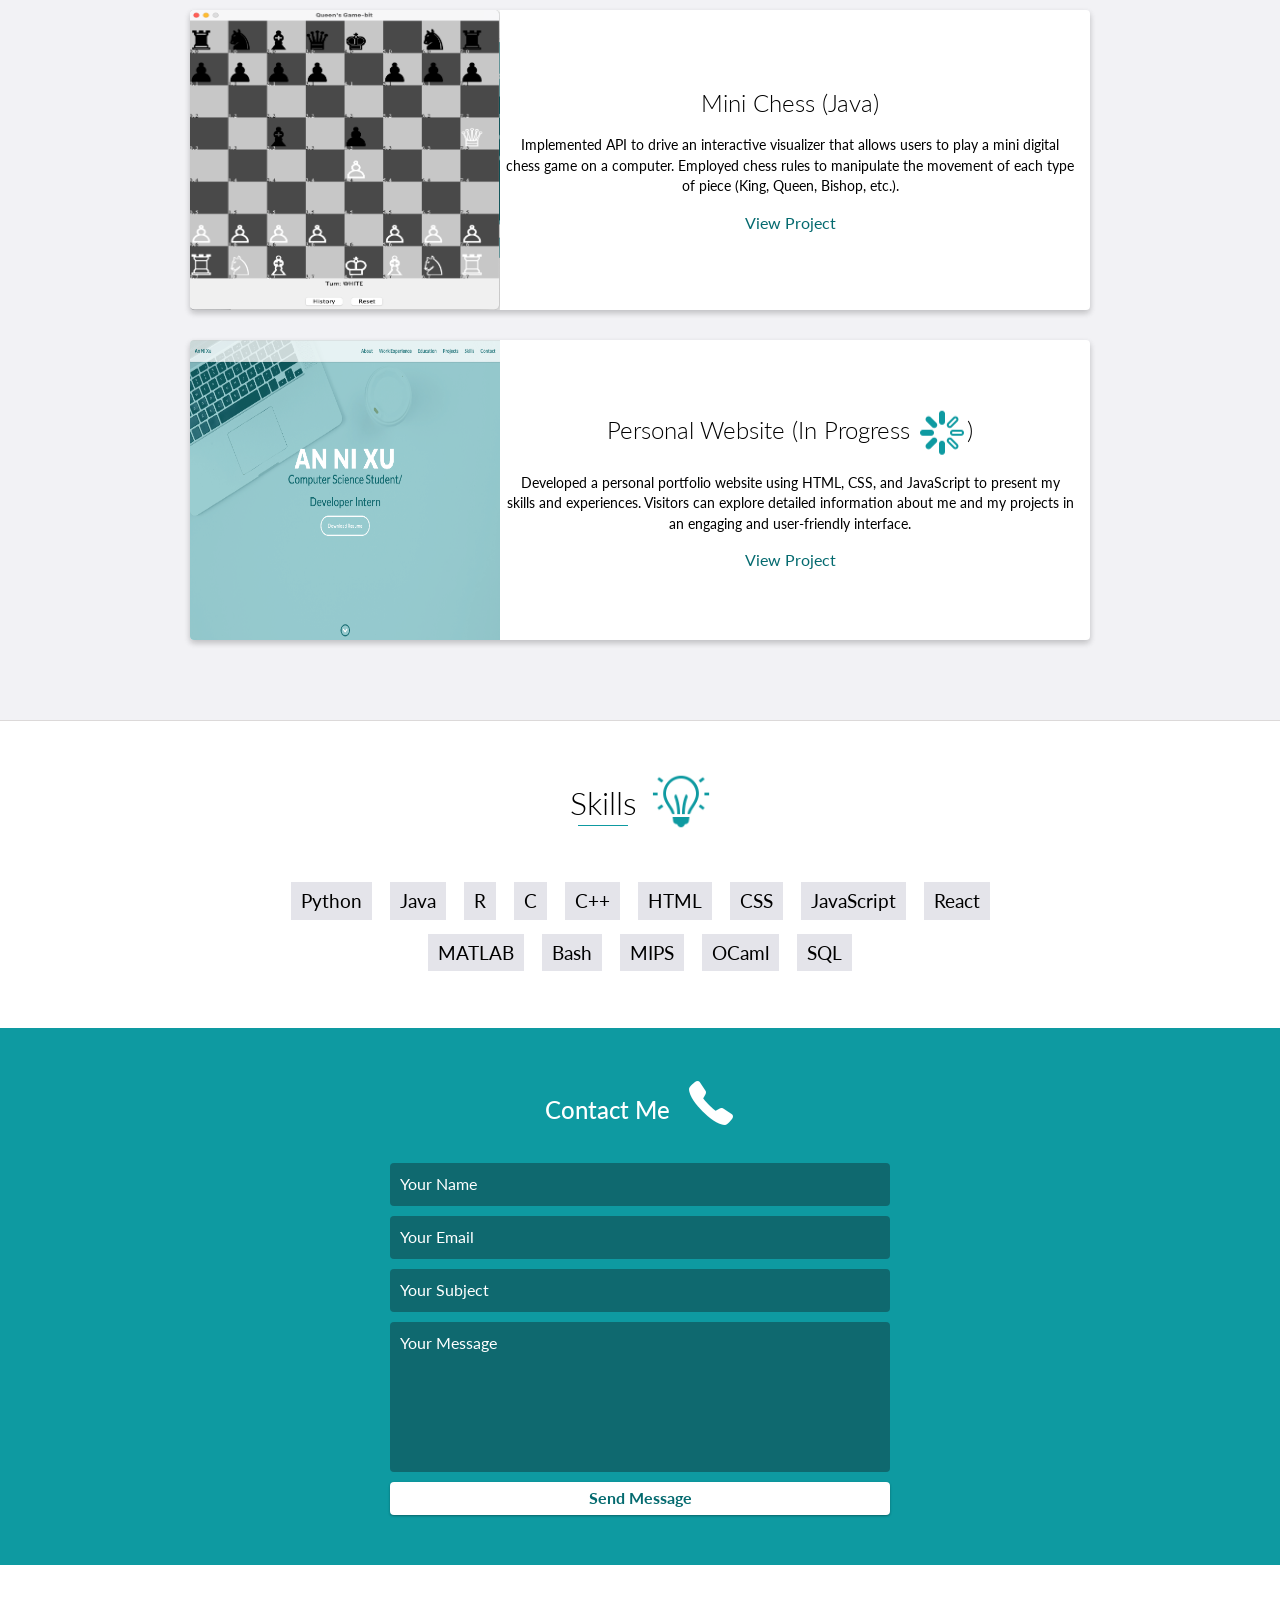
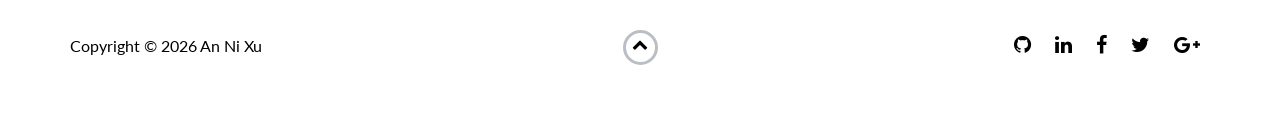
==== commit a9f141de: "new experience" ====
--- a/index1.html
+++ b/index1.html
@@ -119,6 +119,12 @@
       />
 
       <div id="experience-timeline">
+        <div data-date="February 2026 – August 2026">
+          <h3>Canada Life</h3>
+          <h4>Claims Examiner</h4>
+          <p>in progress</p>
+        </div>
+
         <div data-date="January 2025 – December 2025">
           <h3>Public Health Agency of Canada</h3>
           <h4>E-Learning Web Developer Intern</h4>
